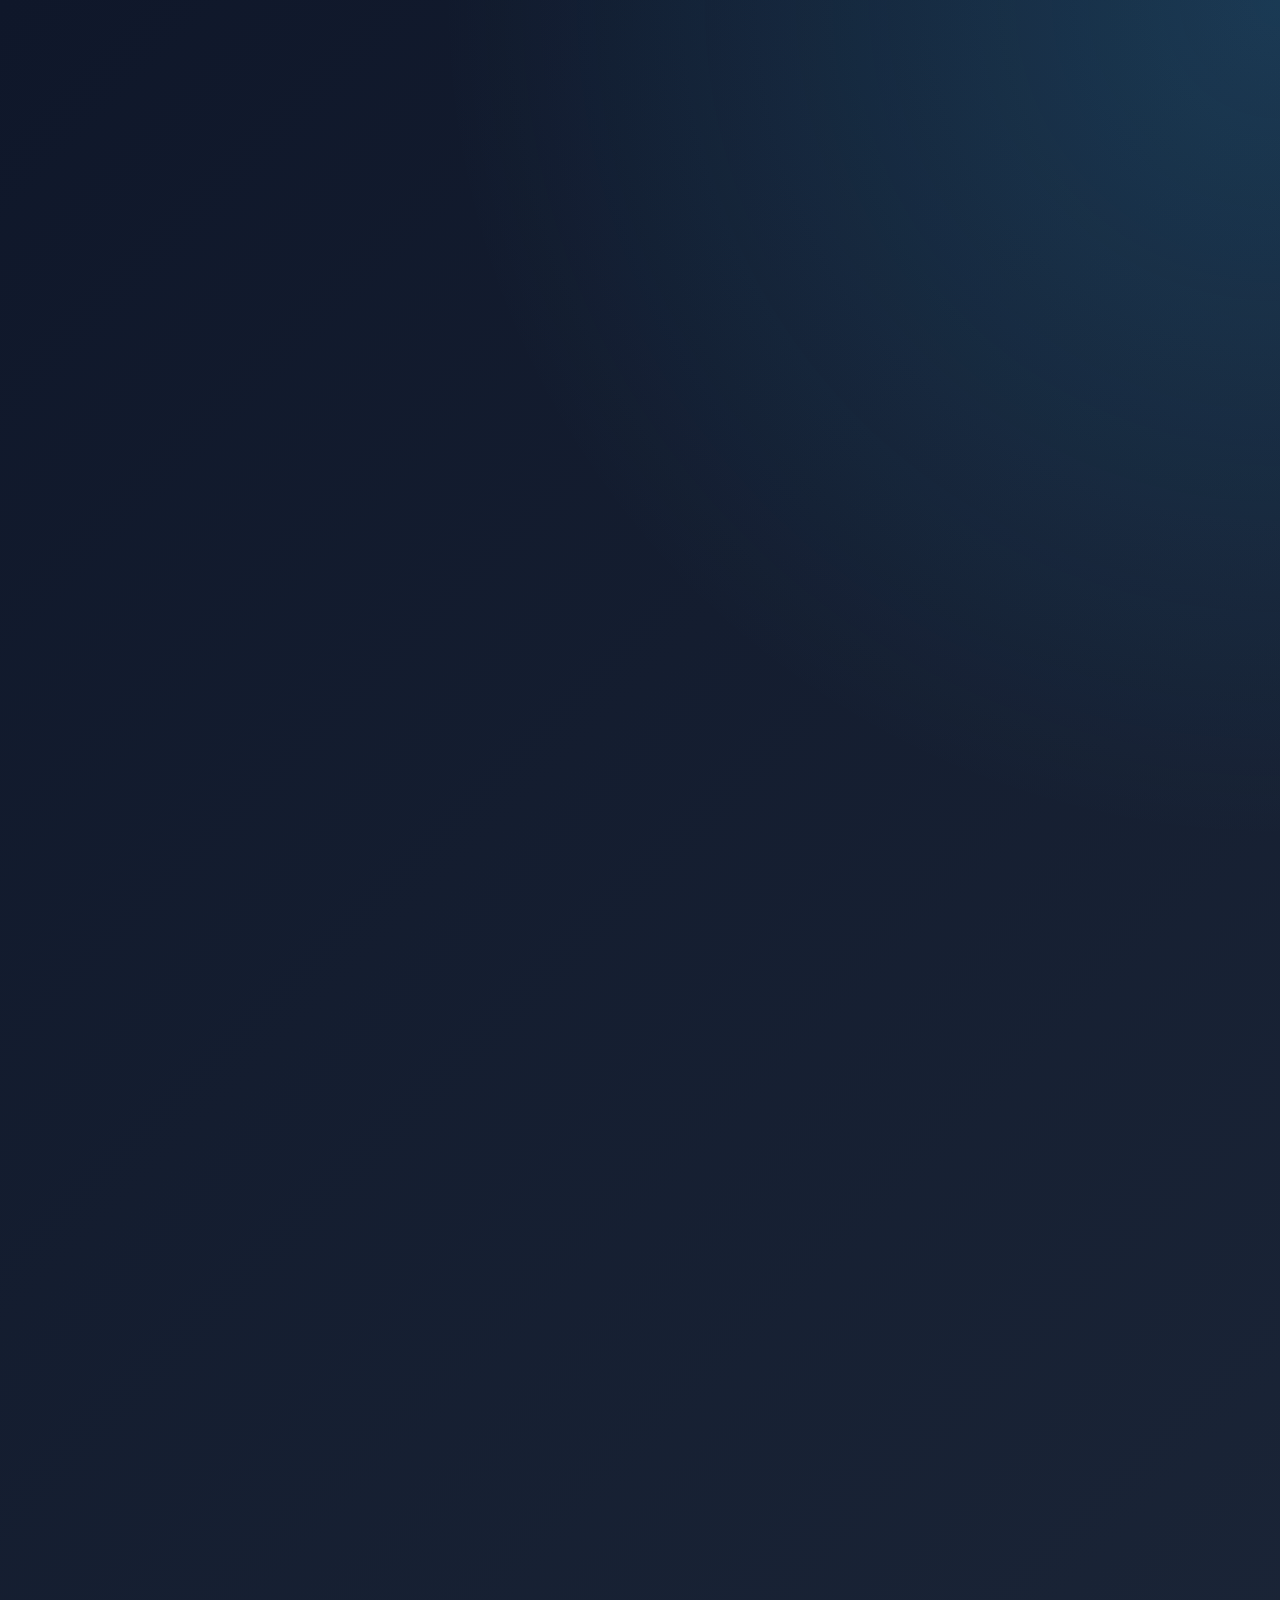
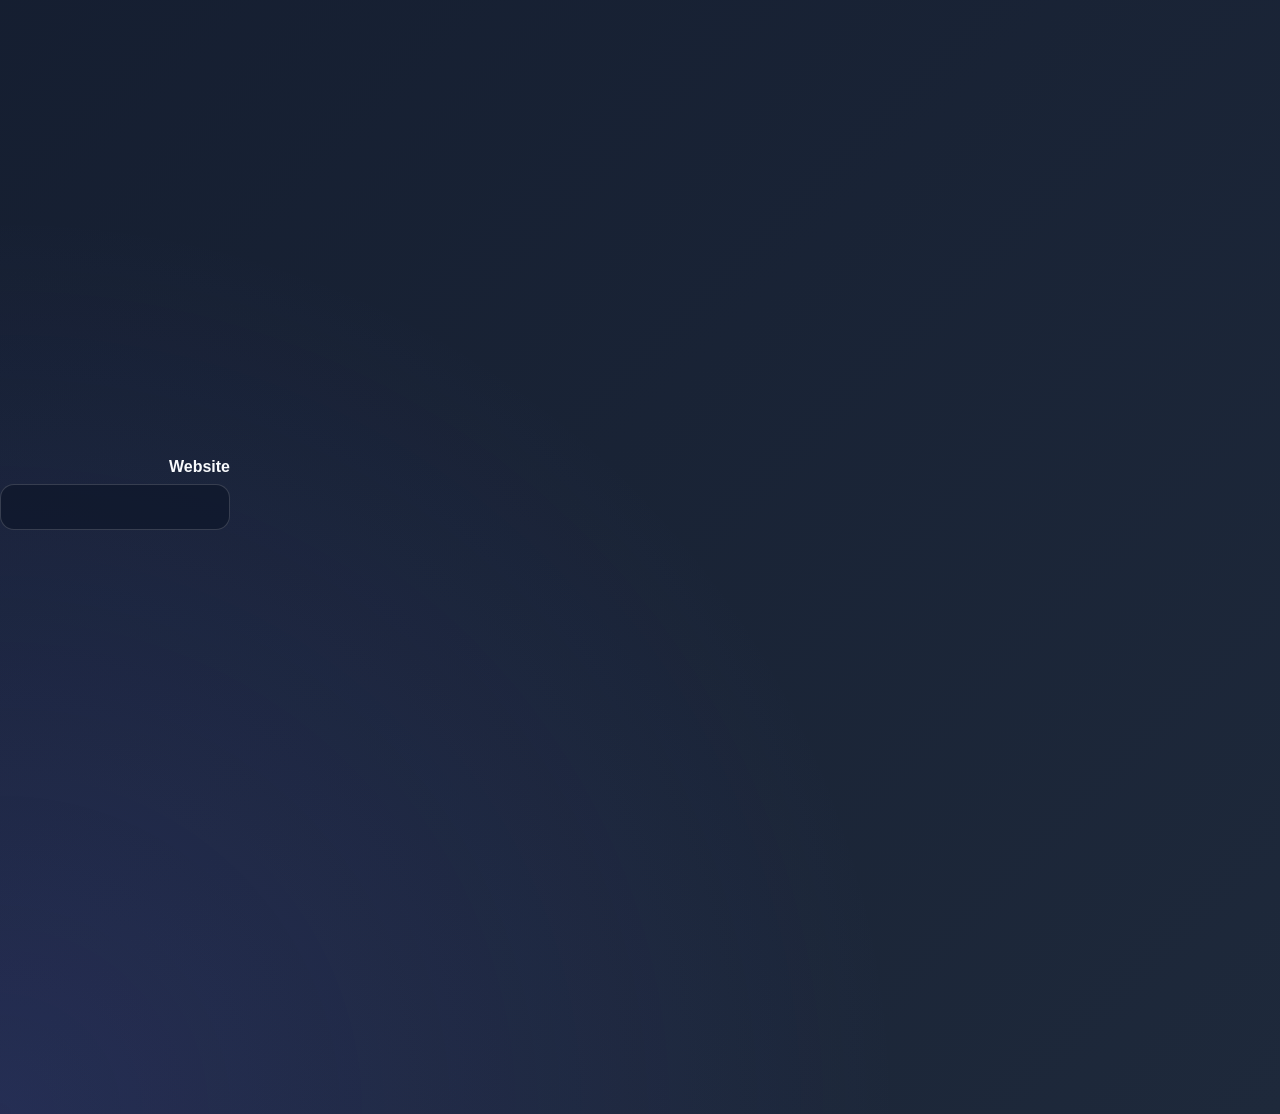
==== he/index.html @ adc654fa "Optimize static site SEO and performance Intended structure: keep a minimal static frontend with cra" ====
<!doctype html>
<html lang="he" dir="rtl">
<head>
  <meta charset="utf-8" />
  <meta name="viewport" content="width=device-width, initial-scale=1" />
  <title>Max Full Stack | אתרים, דפי נחיתה ואינטגרציות בישראל</title>
  <meta name="description" content="מפתח Full-stack בישראל לבניית אתרים מהירים, דפי נחיתה ממירים, אינטגרציות, אוטומציה, ביקורת SEO טכנית ותמיכה בעברית, רוסית ואנגלית." />
  <meta name="author" content="Max Full Stack" />
  <meta name="robots" content="index,follow,max-image-preview:large,max-snippet:-1,max-video-preview:-1" />
  <meta name="theme-color" content="#0f172a" />
  <link rel="canonical" href="https://maxfullstack.com/he/" />
  <link rel="alternate" hreflang="en" href="https://maxfullstack.com/" />
  <link rel="alternate" hreflang="ru" href="https://maxfullstack.com/ru/" />
  <link rel="alternate" hreflang="he" href="https://maxfullstack.com/he/" />
  <link rel="alternate" hreflang="x-default" href="https://maxfullstack.com/" />
  <link rel="icon" href="/favicon.svg" type="image/svg+xml" />
  <link rel="apple-touch-icon" href="/favicon.svg" />
  <link rel="preload" href="/style.css" as="style" />
  <link rel="stylesheet" href="/style.css" />
  <meta property="og:type" content="website" />
  <meta property="og:locale" content="he_IL" />
  <meta property="og:site_name" content="Max Full Stack" />
  <meta property="og:title" content="Max Full Stack | אתרים, דפי נחיתה ואינטגרציות בישראל" />
  <meta property="og:description" content="מפתח Full-stack בישראל לבניית אתרים מהירים, דפי נחיתה ממירים, אינטגרציות, אוטומציה, ביקורת SEO טכנית ותמיכה בעברית, רוסית ואנגלית." />
  <meta property="og:url" content="https://maxfullstack.com/he/" />
  <meta property="og:image" content="https://maxfullstack.com/og-image.svg" />
  <meta property="og:image:type" content="image/svg+xml" />
  <meta name="twitter:card" content="summary_large_image" />
  <meta name="twitter:title" content="Max Full Stack | אתרים, דפי נחיתה ואינטגרציות בישראל" />
  <meta name="twitter:description" content="מפתח Full-stack בישראל לבניית אתרים מהירים, דפי נחיתה ממירים, אינטגרציות, אוטומציה, ביקורת SEO טכנית ותמיכה בעברית, רוסית ואנגלית." />
  <meta name="twitter:image" content="https://maxfullstack.com/og-image.svg" />
  <script type="application/ld+json">{"@context":"https://schema.org","@graph":[{"@type":"WebSite","@id":"https://maxfullstack.com/#website","url":"https://maxfullstack.com/","name":"Max Full Stack","inLanguage":["en","ru","he"],"potentialAction":{"@type":"ContactAction","target":"https://maxfullstack.com/he/#contact"}},{"@type":"ProfessionalService","@id":"https://maxfullstack.com/#service","name":"Max Full Stack","url":"https://maxfullstack.com/","image":"https://maxfullstack.com/og-image.svg","description":"מפתח Full-stack בישראל לבניית אתרים מהירים, דפי נחיתה ממירים, אינטגרציות, אוטומציה, ביקורת SEO טכנית ותמיכה בעברית, רוסית ואנגלית.","areaServed":{"@type":"Country","name":"Israel"},"knowsLanguage":["English","Russian","Hebrew"],"serviceType":["Website development","Landing page development","Technical SEO audit","Frontend performance optimization","Integrations and automation"],"sameAs":[]},{"@type":"BreadcrumbList","@id":"https://maxfullstack.com/he/#breadcrumb","itemListElement":[{"@type":"ListItem","position":1,"name":"Home","item":"https://maxfullstack.com/he/"}]}]}</script>
</head>
<body>
  <a class="skip-link" href="#main">Skip to content</a>
  <div class="page">
    <header class="shell site-header">
      <nav class="nav" aria-label="Primary navigation">
        <a class="brand" href="/he/" aria-label="Max Full Stack home">Max Full Stack</a>
        <div class="nav-links">
          <a href="#services">שירותים</a>
          <a href="#process">תהליך</a>
          <a href="#about">אודות</a>
          <a href="#contact">יצירת קשר</a>
        </div>
        <div class="lang-switch" aria-label="Language selection">
          <a href="/" hreflang="en" lang="en" class="">EN</a>
          <a href="/ru/" hreflang="ru" lang="ru" class="">RU</a>
          <a href="/he/" hreflang="he" lang="he" class="active">HE</a>
        </div>
      </nav>
    </header>
    <main id="main" class="shell content">
      <section class="hero" aria-labelledby="hero-title">
        <p class="badge">מפתח Full-stack בישראל</p>
        <h1 id="hero-title">אתרים מהירים, דפי נחיתה, אינטגרציות ואוטומציה לעסקים.</h1>
        <p class="lead">אני עוזר לעסקים להשיק אתרים נקיים, מהירים וידידותיים לקידום בלי פריימוורקים כבדים, JavaScript מיותר או היקף עבודה לא ברור.</p>
        <div class="actions">
          <a class="btn btn-primary" href="#contact">בקשת הערכת פרויקט</a>
          <a class="btn btn-secondary" href="#services">צפייה בשירותים</a>
        </div>
        <ul class="stats" aria-label="Project strengths">
          <li><strong>3 שפות</strong><span>תקשורת בעברית, רוסית ואנגלית.</span></li>
          <li><strong>השקה מהירה</strong><span>אתרים סטטיים קלים עם דגש על Core Web Vitals.</span></li>
          <li><strong>תמיכה מעשית</strong><span>ביקורות, תיקונים, אינטגרציות ותחזוקה.</span></li>
        </ul>
      </section>
      <section id="services" class="section" aria-labelledby="services-title">
        <p class="section-title">שירותים</p>
        <h2 id="services-title">מה אפשר לבנות ולשפר</h2>
        <div class="grid">          <article class="card"><h3>דפי נחיתה</h3><p>דפים ממוקדי המרה עם מסר ברור, טפסים, מבנה מוכן לאנליטיקה וטעינה מהירה.</p></article>
          <article class="card"><h3>אתרי תדמית</h3><p>אתרי שיווק סטטיים, פורטפוליו, עמודי שירותים, עמודים רב-לשוניים וניקוי טכני.</p></article>
          <article class="card"><h3>אינטגרציות ואוטומציה</h3><p>טפסי יצירת קשר, התראות Telegram או CRM, אוטומציות, חיבורי API וכלי ניהול.</p></article>
          <article class="card"><h3>ביקורת SEO טכנית</h3><p>Canonical, מטא-דאטה, sitemap, robots, נתונים מובנים, היררכיית כותרות, אינדוקס ו-Core Web Vitals.</p></article>
          <article class="card"><h3>אופטימיזציית Frontend</h3><p>הסרת JavaScript מיותר, שיפור רינדור, נגישות, רספונסיביות ומהירות נתפסת.</p></article>
          <article class="card"><h3>תחזוקה ותמיכה</h3><p>פיצ׳רים קטנים, תיקוני באגים, עזרה בפריסה, סקירת אבטחה ותיעוד ברור.</p></article></div>
      </section>
      <section id="process" class="section" aria-labelledby="process-title">
        <p class="section-title">תהליך</p>
        <h2 id="process-title">זרימת עבודה פשוטה</h2>
        <div class="grid grid-3">          <article class="card"><h3>1. אפיון</h3><p>מגדירים מטרות, קהל יעד, שפות, עמודים, תהליך יצירת קשר ומדדי הצלחה.</p></article>
          <article class="card"><h3>2. פיתוח</h3><p>אני בונה Frontend סטטי וקל עם HTML סמנטי, נגישות ובסיס SEO לפרודקשן.</p></article>
          <article class="card"><h3>3. השקה</h3><p>בודקים אינדוקס, ביצועים, טפסים, מוכנות אנליטיקה והגדרות פריסה לפני עלייה לאוויר.</p></article></div>
      </section>
      <section id="about" class="section panel" aria-labelledby="about-title">
        <p class="section-title">אמון</p>
        <h2 id="about-title">נבנה לחיפוש, מהירות ותקשורת ברורה</h2>
        <p>כל פרויקט נשאר רזה: HTML סמנטי, מינימום CSS ו-JavaScript, ללא Babel בפרודקשן, ללא פריימוורק לקוח מיותר, ועם בעלות ברורה על דומיין, אחסון ונקודות יצירת קשר.</p>
      </section>
      <section id="contact" class="section" aria-labelledby="contact-title">
        <p class="section-title">יצירת קשר</p>
        <h2 id="contact-title">ספרו מה תרצו לשפר</h2>
        <p class="muted">שלחו תיאור קצר ואחזור עם צעדים מעשיים, הערכת היקף ומה כדאי לשפר קודם.</p>
        <form class="contact-form panel" data-contact-form method="post" action="" novalidate>
          <div class="field"><label for="service">שירות</label><select id="service" name="service"><option value="">שירותים</option><option>Landing pages</option><option>Business website</option><option>SEO audit</option><option>Frontend optimization</option><option>Integration or automation</option></select></div>
          <div class="field"><label for="name">שם</label><input id="name" name="name" autocomplete="name" /></div>
          <div class="field"><label for="company">חברה</label><input id="company" name="company" autocomplete="organization" /></div>
          <div class="field"><label for="contact-input">Email או Telegram <span aria-hidden="true">*</span></label><input id="contact-input" name="contact" autocomplete="email" required /></div>
          <div class="field full"><label for="message">פרטי הפרויקט <span aria-hidden="true">*</span></label><textarea id="message" name="message" rows="5" required></textarea></div>
          <div class="field honeypot" aria-hidden="true"><label for="website">Website</label><input id="website" name="hp_field" tabindex="-1" autocomplete="off" /></div>
          <p class="form-note">אין סודות שנשמרים בדף. הטופס משתמש באנטי-ספאם ו-rate limit כאשר מוגדר Worker endpoint.</p>
          <div class="status" data-form-status role="status" aria-live="polite"></div>
          <button class="btn btn-primary" type="submit">שליחת בקשה</button>
        </form>
      </section>
    </main>
    <footer class="shell footer">
      <span>© 2026 Max Full Stack.</span>
      <span>אתרים, דפי נחיתה, אינטגרציות, אוטומציה, ביקורות ותמיכה.</span>
    </footer>
  </div>
  <script src="/script.js" defer></script>
</body>
</html>
---- style.css ----
*{box-sizing:border-box}
html{scroll-behavior:smooth}
body{margin:0;font-family:Inter,Arial,sans-serif;color:#e5e7eb;background:radial-gradient(circle at top right,rgba(56,189,248,.18),transparent 28%),radial-gradient(circle at bottom left,rgba(99,102,241,.16),transparent 30%),linear-gradient(135deg,#0f172a,#1e293b);min-height:100vh}
a{color:inherit}
.skip-link{position:absolute;left:1rem;top:-4rem;padding:.75rem 1rem;border-radius:.75rem;background:#38bdf8;color:#082f49;font-weight:800;z-index:10}
.skip-link:focus{top:1rem}
.page{max-width:1120px;margin:0 auto;padding:28px}
.shell{background:rgba(15,23,42,.82);border:1px solid rgba(255,255,255,.1);border-radius:28px;box-shadow:0 24px 80px rgba(0,0,0,.35);overflow:hidden}
.site-header{position:sticky;top:12px;z-index:2;backdrop-filter:blur(10px)}
.nav{display:flex;align-items:center;justify-content:space-between;gap:16px;padding:18px 28px}
.brand{font-weight:800;font-size:18px;text-decoration:none;letter-spacing:.02em}
.nav-links,.lang-switch{display:flex;gap:8px;flex-wrap:wrap}
.nav a,.lang-switch a{border:1px solid transparent;border-radius:12px;color:#cbd5e1;padding:10px 12px;text-decoration:none}
.nav a:hover,.nav a:focus-visible,.lang-switch a.active{background:rgba(56,189,248,.1);border-color:rgba(56,189,248,.24);color:#7dd3fc}
.content{margin-top:18px;padding:42px 40px}
.badge{display:inline-flex;margin:0 0 18px;padding:8px 14px;border:1px solid rgba(56,189,248,.3);border-radius:999px;background:rgba(56,189,248,.08);color:#7dd3fc;font-size:14px}
h1,h2,h3,p{margin-top:0}
h1{max-width:900px;font-size:clamp(34px,7vw,64px);line-height:1.02}
h2{margin-bottom:14px;font-size:28px}
h3{margin-bottom:10px;font-size:20px}
.lead{max-width:860px;margin-bottom:0;color:#cbd5e1;font-size:20px;line-height:1.7}
.muted,.panel p,.card p,.stats span,.form-note{color:#cbd5e1;line-height:1.75}
.actions{display:flex;flex-wrap:wrap;gap:14px;margin-top:28px}
.btn{display:inline-flex;align-items:center;justify-content:center;padding:14px 20px;border:0;border-radius:14px;cursor:pointer;font-weight:800;text-decoration:none}
.btn-primary{background:#38bdf8;color:#082f49}
.btn-secondary{border:1px solid rgba(255,255,255,.14);background:rgba(255,255,255,.04);color:#e5e7eb}
.btn:hover,.btn:focus-visible{transform:translateY(-1px);outline:3px solid rgba(125,211,252,.35);outline-offset:3px}
.section{margin-top:42px}
.section-title{margin-bottom:14px;color:#7dd3fc;font-size:15px;letter-spacing:.08em;text-transform:uppercase}
.grid{display:grid;grid-template-columns:repeat(2,minmax(0,1fr));gap:18px}
.grid-3{grid-template-columns:repeat(3,minmax(0,1fr))}
.card,.panel{padding:22px;border:1px solid rgba(255,255,255,.08);border-radius:20px;background:rgba(255,255,255,.04)}
.stats{display:grid;grid-template-columns:repeat(3,minmax(0,1fr));gap:14px;margin:24px 0 0;padding:0;list-style:none}
.stats li{padding:18px;border:1px solid rgba(255,255,255,.08);border-radius:18px;background:rgba(255,255,255,.03)}
.stats strong{display:block;margin-bottom:6px;font-size:24px}
.contact-form{display:grid;grid-template-columns:repeat(2,minmax(0,1fr));gap:16px;margin-top:22px}
.field{display:flex;flex-direction:column;gap:8px}
.field.full,.form-note,.status,.contact-form .btn{grid-column:1/-1}
label{font-weight:700;color:#f8fafc}
input,select,textarea{width:100%;border:1px solid rgba(255,255,255,.16);border-radius:14px;background:rgba(15,23,42,.72);color:#e5e7eb;font:inherit;padding:13px 14px}
textarea{resize:vertical}
input:focus,select:focus,textarea:focus{border-color:#7dd3fc;outline:3px solid rgba(125,211,252,.25)}
.honeypot{position:absolute;left:-9999px}
.status{min-height:1.5rem}
.status.ok{color:#86efac}
.status.err{color:#fca5a5}
.footer{display:flex;justify-content:space-between;gap:16px;margin-top:18px;padding:20px 28px;color:#cbd5e1}
html[dir=rtl] .skip-link{left:auto;right:1rem}

@media (max-width:760px){.page{padding:14px}
.nav,.footer{align-items:flex-start;flex-direction:column}
.content{padding:30px 22px}
.grid,.grid-3,.stats,.contact-form{grid-template-columns:1fr}
h1{font-size:clamp(32px,12vw,48px)}
}

@media (prefers-reduced-motion:reduce){html{scroll-behavior:auto}
.btn:hover,.btn:focus-visible{transform:none}
}
---- style.css ----
*{box-sizing:border-box}
html{scroll-behavior:smooth}
body{margin:0;font-family:Inter,Arial,sans-serif;color:#e5e7eb;background:radial-gradient(circle at top right,rgba(56,189,248,.18),transparent 28%),radial-gradient(circle at bottom left,rgba(99,102,241,.16),transparent 30%),linear-gradient(135deg,#0f172a,#1e293b);min-height:100vh}
a{color:inherit}
.skip-link{position:absolute;left:1rem;top:-4rem;padding:.75rem 1rem;border-radius:.75rem;background:#38bdf8;color:#082f49;font-weight:800;z-index:10}
.skip-link:focus{top:1rem}
.page{max-width:1120px;margin:0 auto;padding:28px}
.shell{background:rgba(15,23,42,.82);border:1px solid rgba(255,255,255,.1);border-radius:28px;box-shadow:0 24px 80px rgba(0,0,0,.35);overflow:hidden}
.site-header{position:sticky;top:12px;z-index:2;backdrop-filter:blur(10px)}
.nav{display:flex;align-items:center;justify-content:space-between;gap:16px;padding:18px 28px}
.brand{font-weight:800;font-size:18px;text-decoration:none;letter-spacing:.02em}
.nav-links,.lang-switch{display:flex;gap:8px;flex-wrap:wrap}
.nav a,.lang-switch a{border:1px solid transparent;border-radius:12px;color:#cbd5e1;padding:10px 12px;text-decoration:none}
.nav a:hover,.nav a:focus-visible,.lang-switch a.active{background:rgba(56,189,248,.1);border-color:rgba(56,189,248,.24);color:#7dd3fc}
.content{margin-top:18px;padding:42px 40px}
.badge{display:inline-flex;margin:0 0 18px;padding:8px 14px;border:1px solid rgba(56,189,248,.3);border-radius:999px;background:rgba(56,189,248,.08);color:#7dd3fc;font-size:14px}
h1,h2,h3,p{margin-top:0}
h1{max-width:900px;font-size:clamp(34px,7vw,64px);line-height:1.02}
h2{margin-bottom:14px;font-size:28px}
h3{margin-bottom:10px;font-size:20px}
.lead{max-width:860px;margin-bottom:0;color:#cbd5e1;font-size:20px;line-height:1.7}
.muted,.panel p,.card p,.stats span,.form-note{color:#cbd5e1;line-height:1.75}
.actions{display:flex;flex-wrap:wrap;gap:14px;margin-top:28px}
.btn{display:inline-flex;align-items:center;justify-content:center;padding:14px 20px;border:0;border-radius:14px;cursor:pointer;font-weight:800;text-decoration:none}
.btn-primary{background:#38bdf8;color:#082f49}
.btn-secondary{border:1px solid rgba(255,255,255,.14);background:rgba(255,255,255,.04);color:#e5e7eb}
.btn:hover,.btn:focus-visible{transform:translateY(-1px);outline:3px solid rgba(125,211,252,.35);outline-offset:3px}
.section{margin-top:42px}
.section-title{margin-bottom:14px;color:#7dd3fc;font-size:15px;letter-spacing:.08em;text-transform:uppercase}
.grid{display:grid;grid-template-columns:repeat(2,minmax(0,1fr));gap:18px}
.grid-3{grid-template-columns:repeat(3,minmax(0,1fr))}
.card,.panel{padding:22px;border:1px solid rgba(255,255,255,.08);border-radius:20px;background:rgba(255,255,255,.04)}
.stats{display:grid;grid-template-columns:repeat(3,minmax(0,1fr));gap:14px;margin:24px 0 0;padding:0;list-style:none}
.stats li{padding:18px;border:1px solid rgba(255,255,255,.08);border-radius:18px;background:rgba(255,255,255,.03)}
.stats strong{display:block;margin-bottom:6px;font-size:24px}
.contact-form{display:grid;grid-template-columns:repeat(2,minmax(0,1fr));gap:16px;margin-top:22px}
.field{display:flex;flex-direction:column;gap:8px}
.field.full,.form-note,.status,.contact-form .btn{grid-column:1/-1}
label{font-weight:700;color:#f8fafc}
input,select,textarea{width:100%;border:1px solid rgba(255,255,255,.16);border-radius:14px;background:rgba(15,23,42,.72);color:#e5e7eb;font:inherit;padding:13px 14px}
textarea{resize:vertical}
input:focus,select:focus,textarea:focus{border-color:#7dd3fc;outline:3px solid rgba(125,211,252,.25)}
.honeypot{position:absolute;left:-9999px}
.status{min-height:1.5rem}
.status.ok{color:#86efac}
.status.err{color:#fca5a5}
.footer{display:flex;justify-content:space-between;gap:16px;margin-top:18px;padding:20px 28px;color:#cbd5e1}
html[dir=rtl] .skip-link{left:auto;right:1rem}

@media (max-width:760px){.page{padding:14px}
.nav,.footer{align-items:flex-start;flex-direction:column}
.content{padding:30px 22px}
.grid,.grid-3,.stats,.contact-form{grid-template-columns:1fr}
h1{font-size:clamp(32px,12vw,48px)}
}

@media (prefers-reduced-motion:reduce){html{scroll-behavior:auto}
.btn:hover,.btn:focus-visible{transform:none}
}
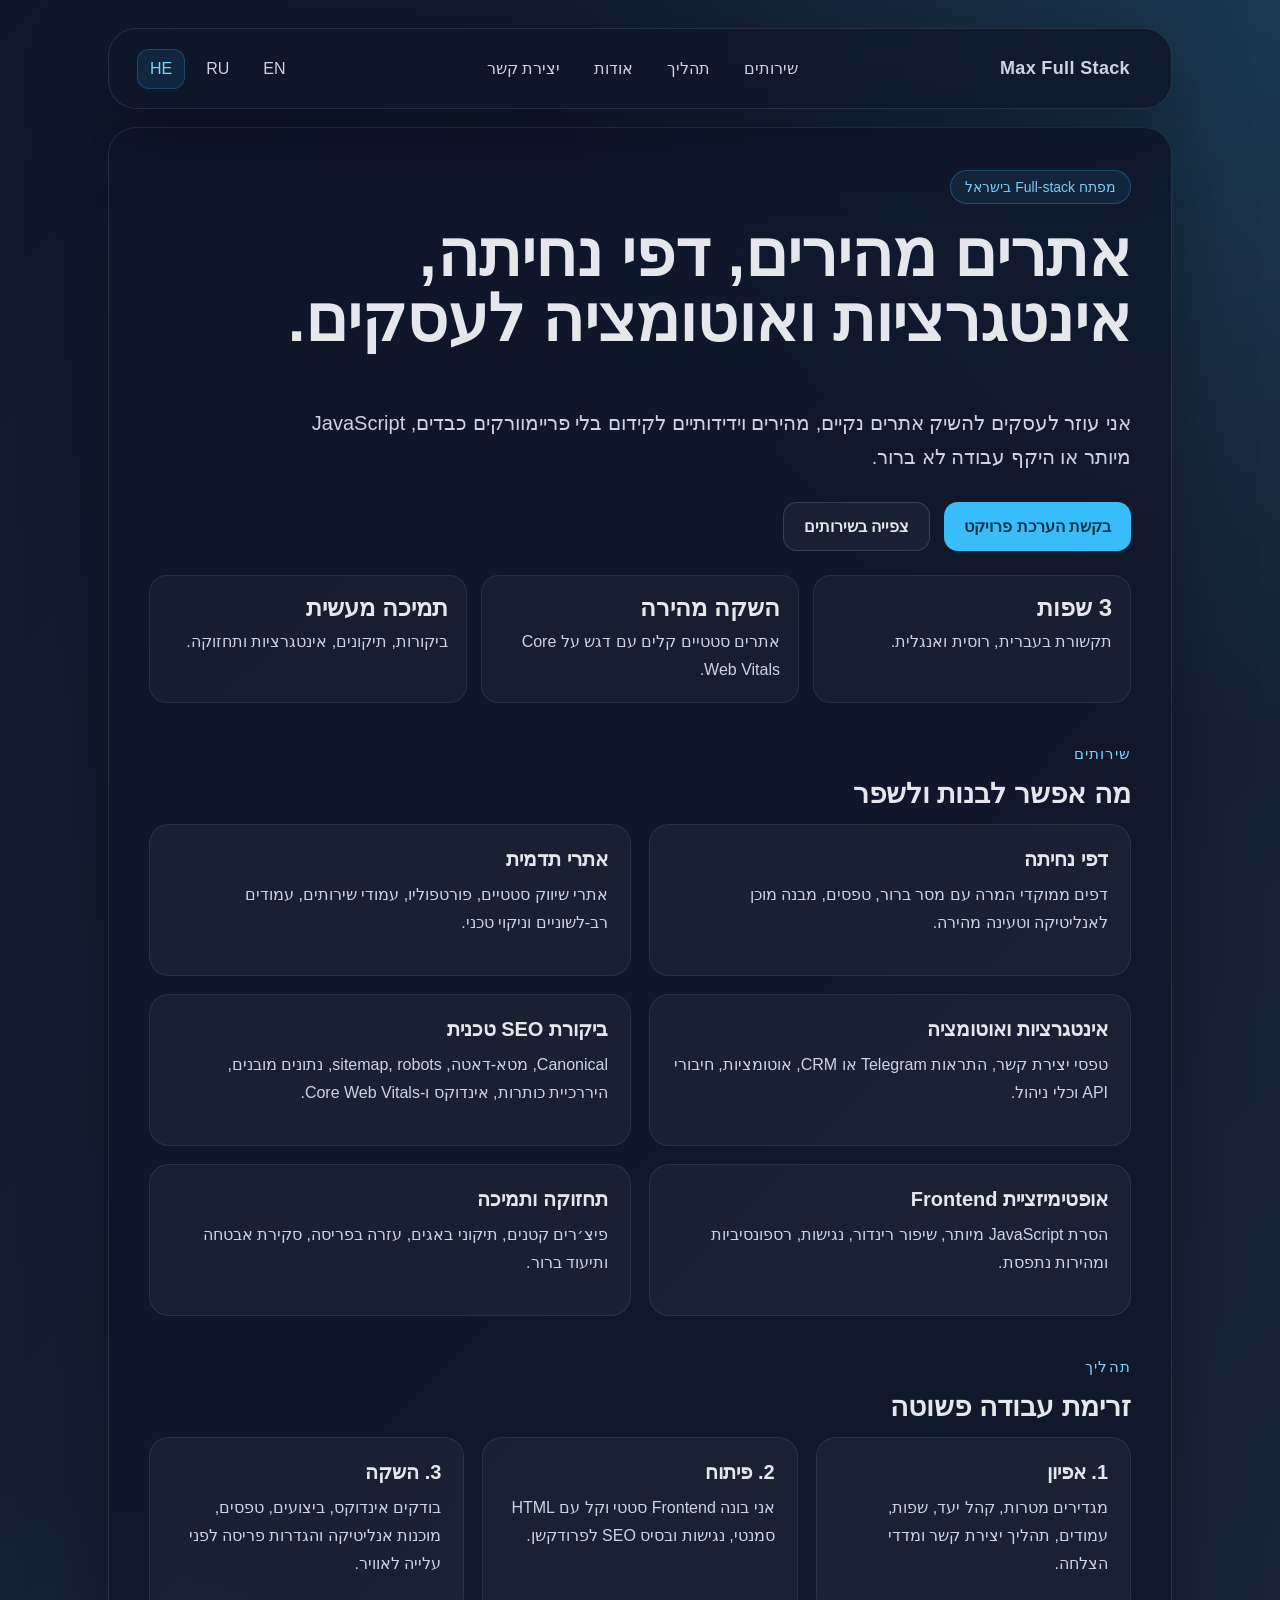
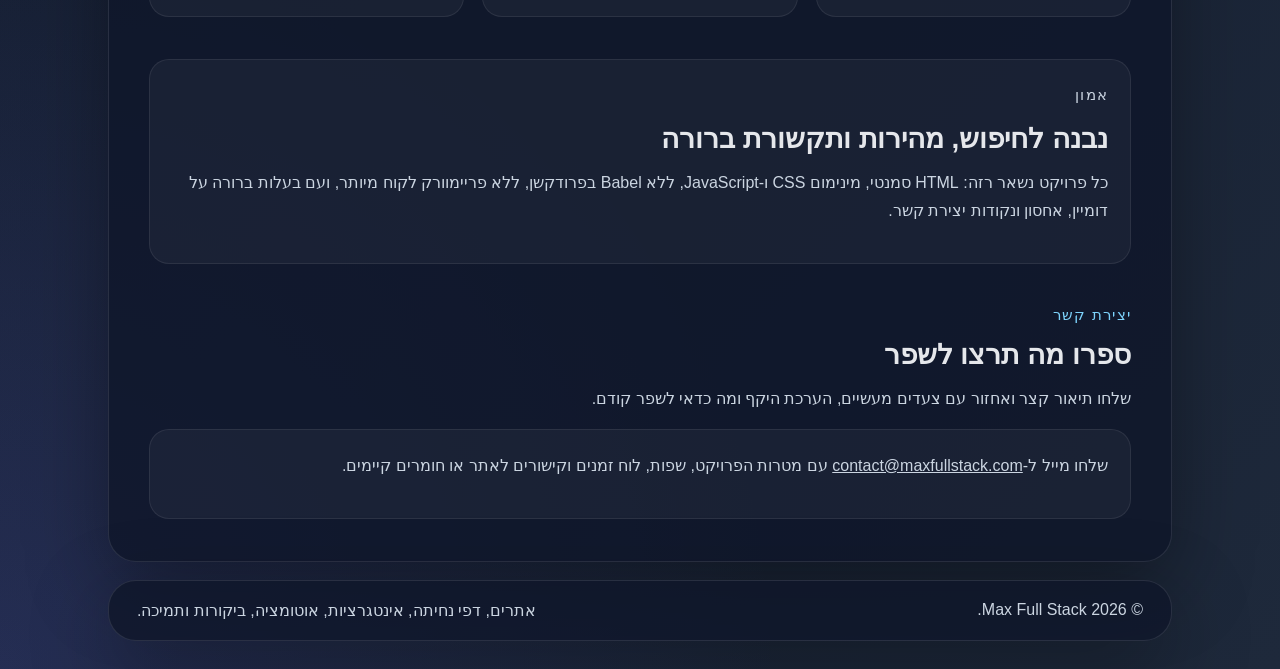
==== commit fd412a11: "Remove unused worker stack and broken contact form The Cloudflare Worker, Telegram setup docs, and c" ====
--- a/he/index.html
+++ b/he/index.html
@@ -91,17 +91,9 @@
         <p class="section-title">יצירת קשר</p>
         <h2 id="contact-title">ספרו מה תרצו לשפר</h2>
         <p class="muted">שלחו תיאור קצר ואחזור עם צעדים מעשיים, הערכת היקף ומה כדאי לשפר קודם.</p>
-        <form class="contact-form panel" data-contact-form method="post" action="" novalidate>
-          <div class="field"><label for="service">שירות</label><select id="service" name="service"><option value="">שירותים</option><option>Landing pages</option><option>Business website</option><option>SEO audit</option><option>Frontend optimization</option><option>Integration or automation</option></select></div>
-          <div class="field"><label for="name">שם</label><input id="name" name="name" autocomplete="name" /></div>
-          <div class="field"><label for="company">חברה</label><input id="company" name="company" autocomplete="organization" /></div>
-          <div class="field"><label for="contact-input">Email או Telegram <span aria-hidden="true">*</span></label><input id="contact-input" name="contact" autocomplete="email" required /></div>
-          <div class="field full"><label for="message">פרטי הפרויקט <span aria-hidden="true">*</span></label><textarea id="message" name="message" rows="5" required></textarea></div>
-          <div class="field honeypot" aria-hidden="true"><label for="website">Website</label><input id="website" name="hp_field" tabindex="-1" autocomplete="off" /></div>
-          <p class="form-note">אין סודות שנשמרים בדף. הטופס משתמש באנטי-ספאם ו-rate limit כאשר מוגדר Worker endpoint.</p>
-          <div class="status" data-form-status role="status" aria-live="polite"></div>
-          <button class="btn btn-primary" type="submit">שליחת בקשה</button>
-        </form>
+        <div class="panel">
+          <p>שלחו מייל ל-<a href="mailto:contact@maxfullstack.com">contact@maxfullstack.com</a> עם מטרות הפרויקט, שפות, לוח זמנים וקישורים לאתר או חומרים קיימים.</p>
+        </div>
       </section>
     </main>
     <footer class="shell footer">
@@ -109,6 +101,5 @@
       <span>אתרים, דפי נחיתה, אינטגרציות, אוטומציה, ביקורות ותמיכה.</span>
     </footer>
   </div>
-  <script src="/script.js" defer></script>
 </body>
 </html>
--- a/style.css
+++ b/style.css
@@ -19,7 +19,7 @@
 h2{margin-bottom:14px;font-size:28px}
 h3{margin-bottom:10px;font-size:20px}
 .lead{max-width:860px;margin-bottom:0;color:#cbd5e1;font-size:20px;line-height:1.7}
-.muted,.panel p,.card p,.stats span,.form-note{color:#cbd5e1;line-height:1.75}
+.muted,.panel p,.card p,.stats span{color:#cbd5e1;line-height:1.75}
 .actions{display:flex;flex-wrap:wrap;gap:14px;margin-top:28px}
 .btn{display:inline-flex;align-items:center;justify-content:center;padding:14px 20px;border:0;border-radius:14px;cursor:pointer;font-weight:800;text-decoration:none}
 .btn-primary{background:#38bdf8;color:#082f49}
@@ -33,24 +33,13 @@
 .stats{display:grid;grid-template-columns:repeat(3,minmax(0,1fr));gap:14px;margin:24px 0 0;padding:0;list-style:none}
 .stats li{padding:18px;border:1px solid rgba(255,255,255,.08);border-radius:18px;background:rgba(255,255,255,.03)}
 .stats strong{display:block;margin-bottom:6px;font-size:24px}
-.contact-form{display:grid;grid-template-columns:repeat(2,minmax(0,1fr));gap:16px;margin-top:22px}
-.field{display:flex;flex-direction:column;gap:8px}
-.field.full,.form-note,.status,.contact-form .btn{grid-column:1/-1}
-label{font-weight:700;color:#f8fafc}
-input,select,textarea{width:100%;border:1px solid rgba(255,255,255,.16);border-radius:14px;background:rgba(15,23,42,.72);color:#e5e7eb;font:inherit;padding:13px 14px}
-textarea{resize:vertical}
-input:focus,select:focus,textarea:focus{border-color:#7dd3fc;outline:3px solid rgba(125,211,252,.25)}
-.honeypot{position:absolute;left:-9999px}
-.status{min-height:1.5rem}
-.status.ok{color:#86efac}
-.status.err{color:#fca5a5}
 .footer{display:flex;justify-content:space-between;gap:16px;margin-top:18px;padding:20px 28px;color:#cbd5e1}
 html[dir=rtl] .skip-link{left:auto;right:1rem}
 
 @media (max-width:760px){.page{padding:14px}
 .nav,.footer{align-items:flex-start;flex-direction:column}
 .content{padding:30px 22px}
-.grid,.grid-3,.stats,.contact-form{grid-template-columns:1fr}
+.grid,.grid-3,.stats{grid-template-columns:1fr}
 h1{font-size:clamp(32px,12vw,48px)}
 }
 
--- a/style.css
+++ b/style.css
@@ -19,7 +19,7 @@
 h2{margin-bottom:14px;font-size:28px}
 h3{margin-bottom:10px;font-size:20px}
 .lead{max-width:860px;margin-bottom:0;color:#cbd5e1;font-size:20px;line-height:1.7}
-.muted,.panel p,.card p,.stats span,.form-note{color:#cbd5e1;line-height:1.75}
+.muted,.panel p,.card p,.stats span{color:#cbd5e1;line-height:1.75}
 .actions{display:flex;flex-wrap:wrap;gap:14px;margin-top:28px}
 .btn{display:inline-flex;align-items:center;justify-content:center;padding:14px 20px;border:0;border-radius:14px;cursor:pointer;font-weight:800;text-decoration:none}
 .btn-primary{background:#38bdf8;color:#082f49}
@@ -33,24 +33,13 @@
 .stats{display:grid;grid-template-columns:repeat(3,minmax(0,1fr));gap:14px;margin:24px 0 0;padding:0;list-style:none}
 .stats li{padding:18px;border:1px solid rgba(255,255,255,.08);border-radius:18px;background:rgba(255,255,255,.03)}
 .stats strong{display:block;margin-bottom:6px;font-size:24px}
-.contact-form{display:grid;grid-template-columns:repeat(2,minmax(0,1fr));gap:16px;margin-top:22px}
-.field{display:flex;flex-direction:column;gap:8px}
-.field.full,.form-note,.status,.contact-form .btn{grid-column:1/-1}
-label{font-weight:700;color:#f8fafc}
-input,select,textarea{width:100%;border:1px solid rgba(255,255,255,.16);border-radius:14px;background:rgba(15,23,42,.72);color:#e5e7eb;font:inherit;padding:13px 14px}
-textarea{resize:vertical}
-input:focus,select:focus,textarea:focus{border-color:#7dd3fc;outline:3px solid rgba(125,211,252,.25)}
-.honeypot{position:absolute;left:-9999px}
-.status{min-height:1.5rem}
-.status.ok{color:#86efac}
-.status.err{color:#fca5a5}
 .footer{display:flex;justify-content:space-between;gap:16px;margin-top:18px;padding:20px 28px;color:#cbd5e1}
 html[dir=rtl] .skip-link{left:auto;right:1rem}
 
 @media (max-width:760px){.page{padding:14px}
 .nav,.footer{align-items:flex-start;flex-direction:column}
 .content{padding:30px 22px}
-.grid,.grid-3,.stats,.contact-form{grid-template-columns:1fr}
+.grid,.grid-3,.stats{grid-template-columns:1fr}
 h1{font-size:clamp(32px,12vw,48px)}
 }
 
